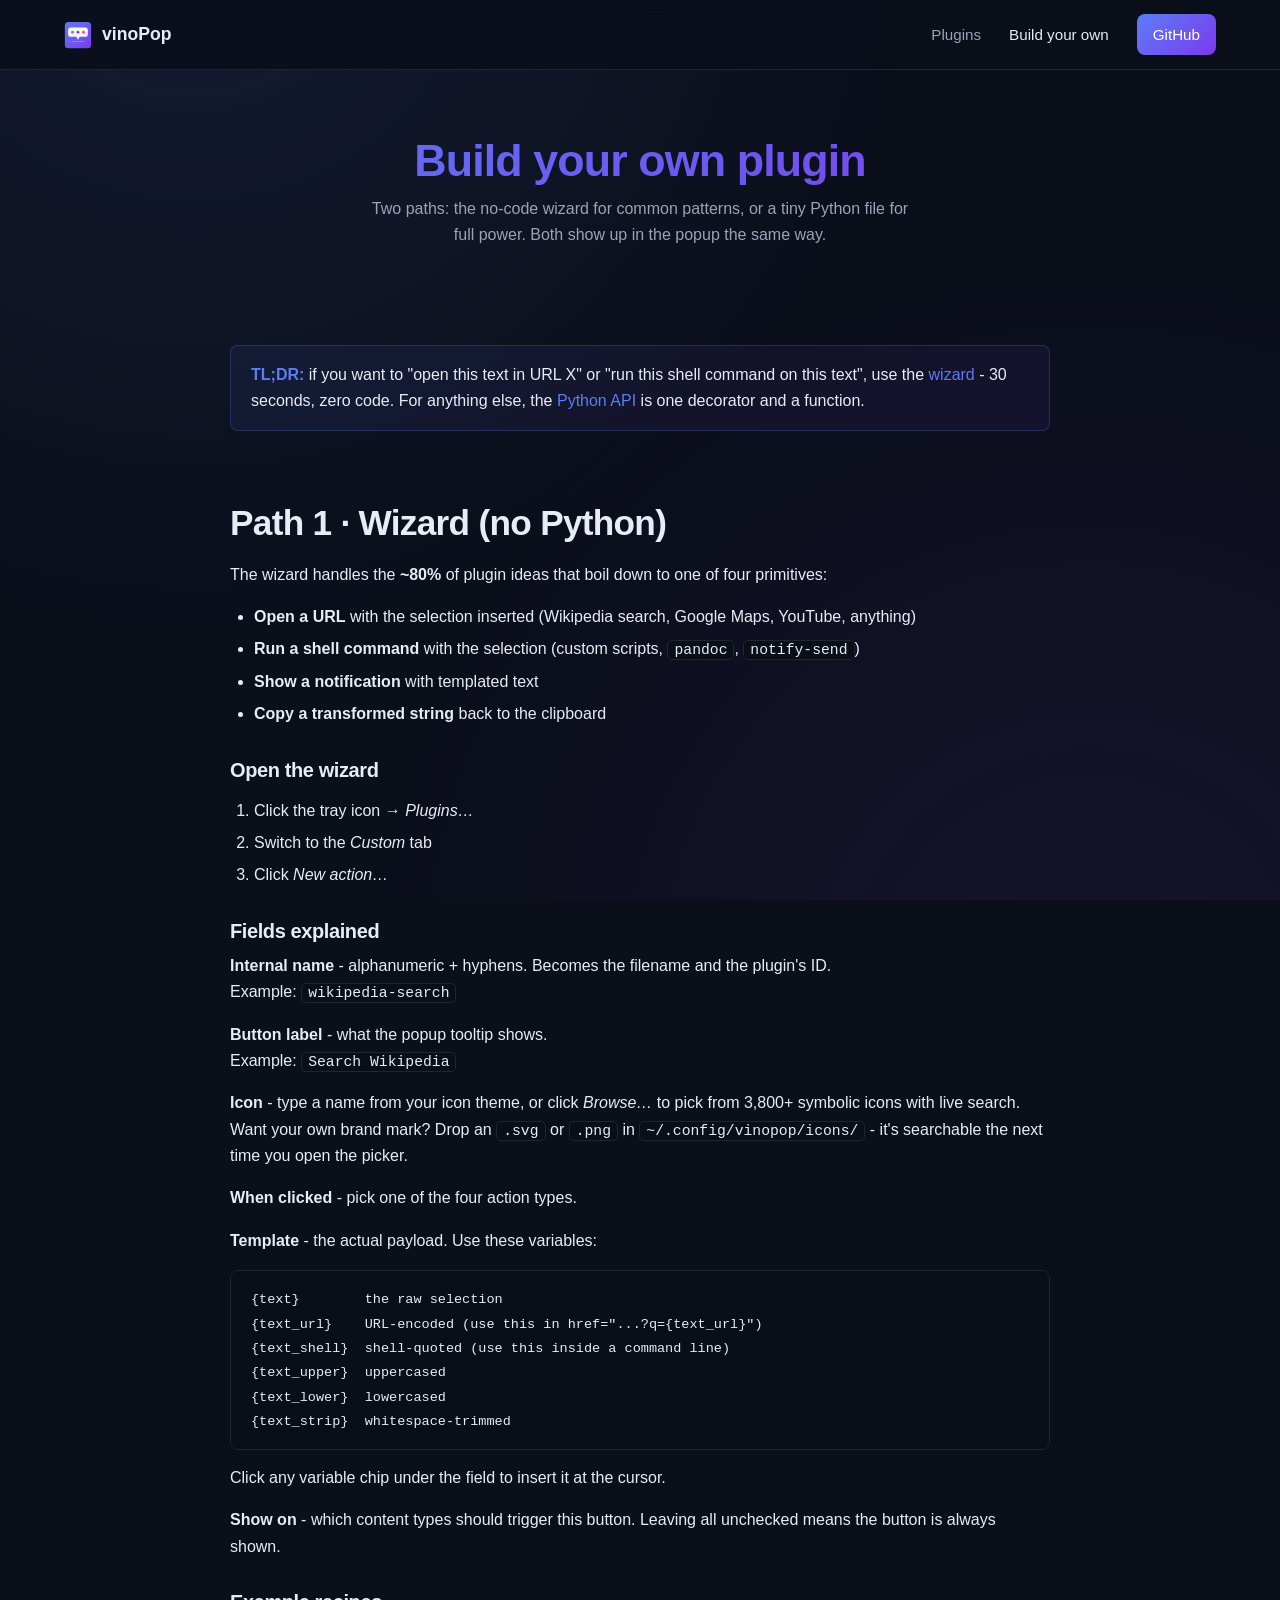
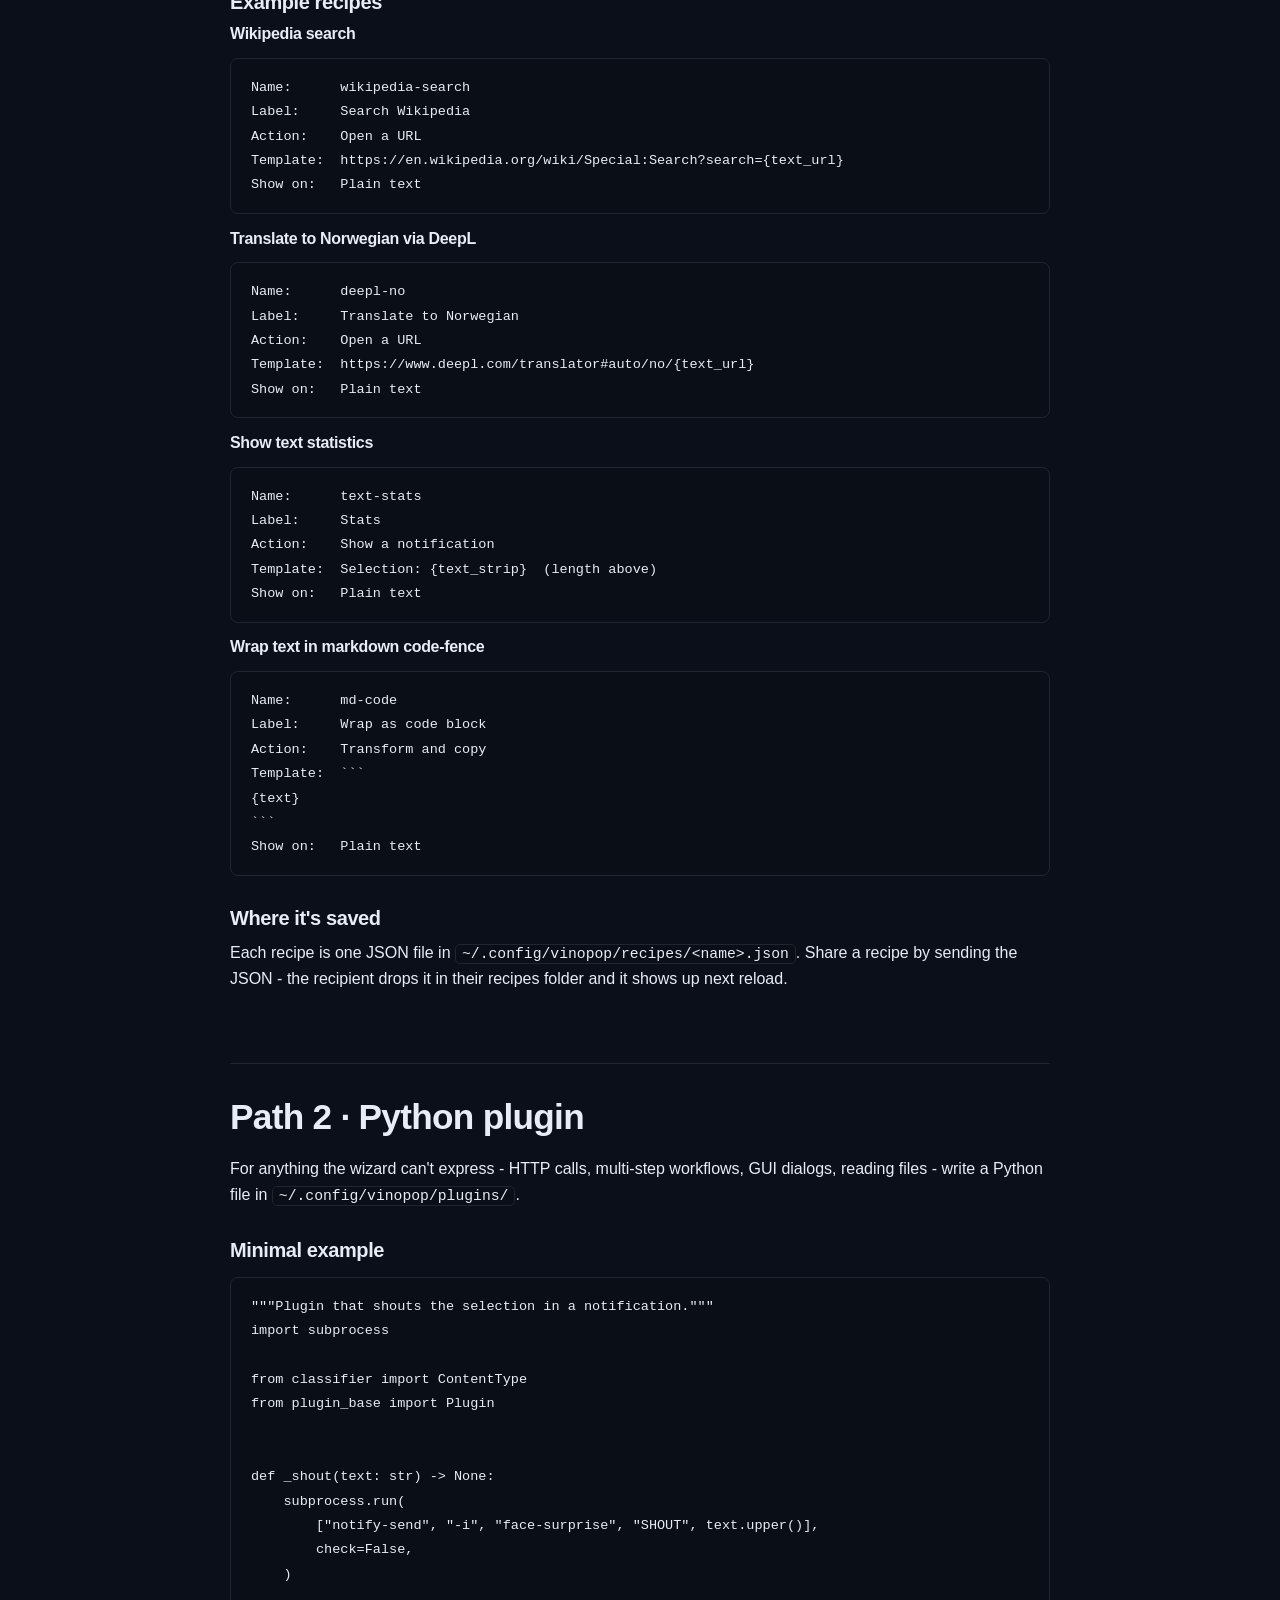
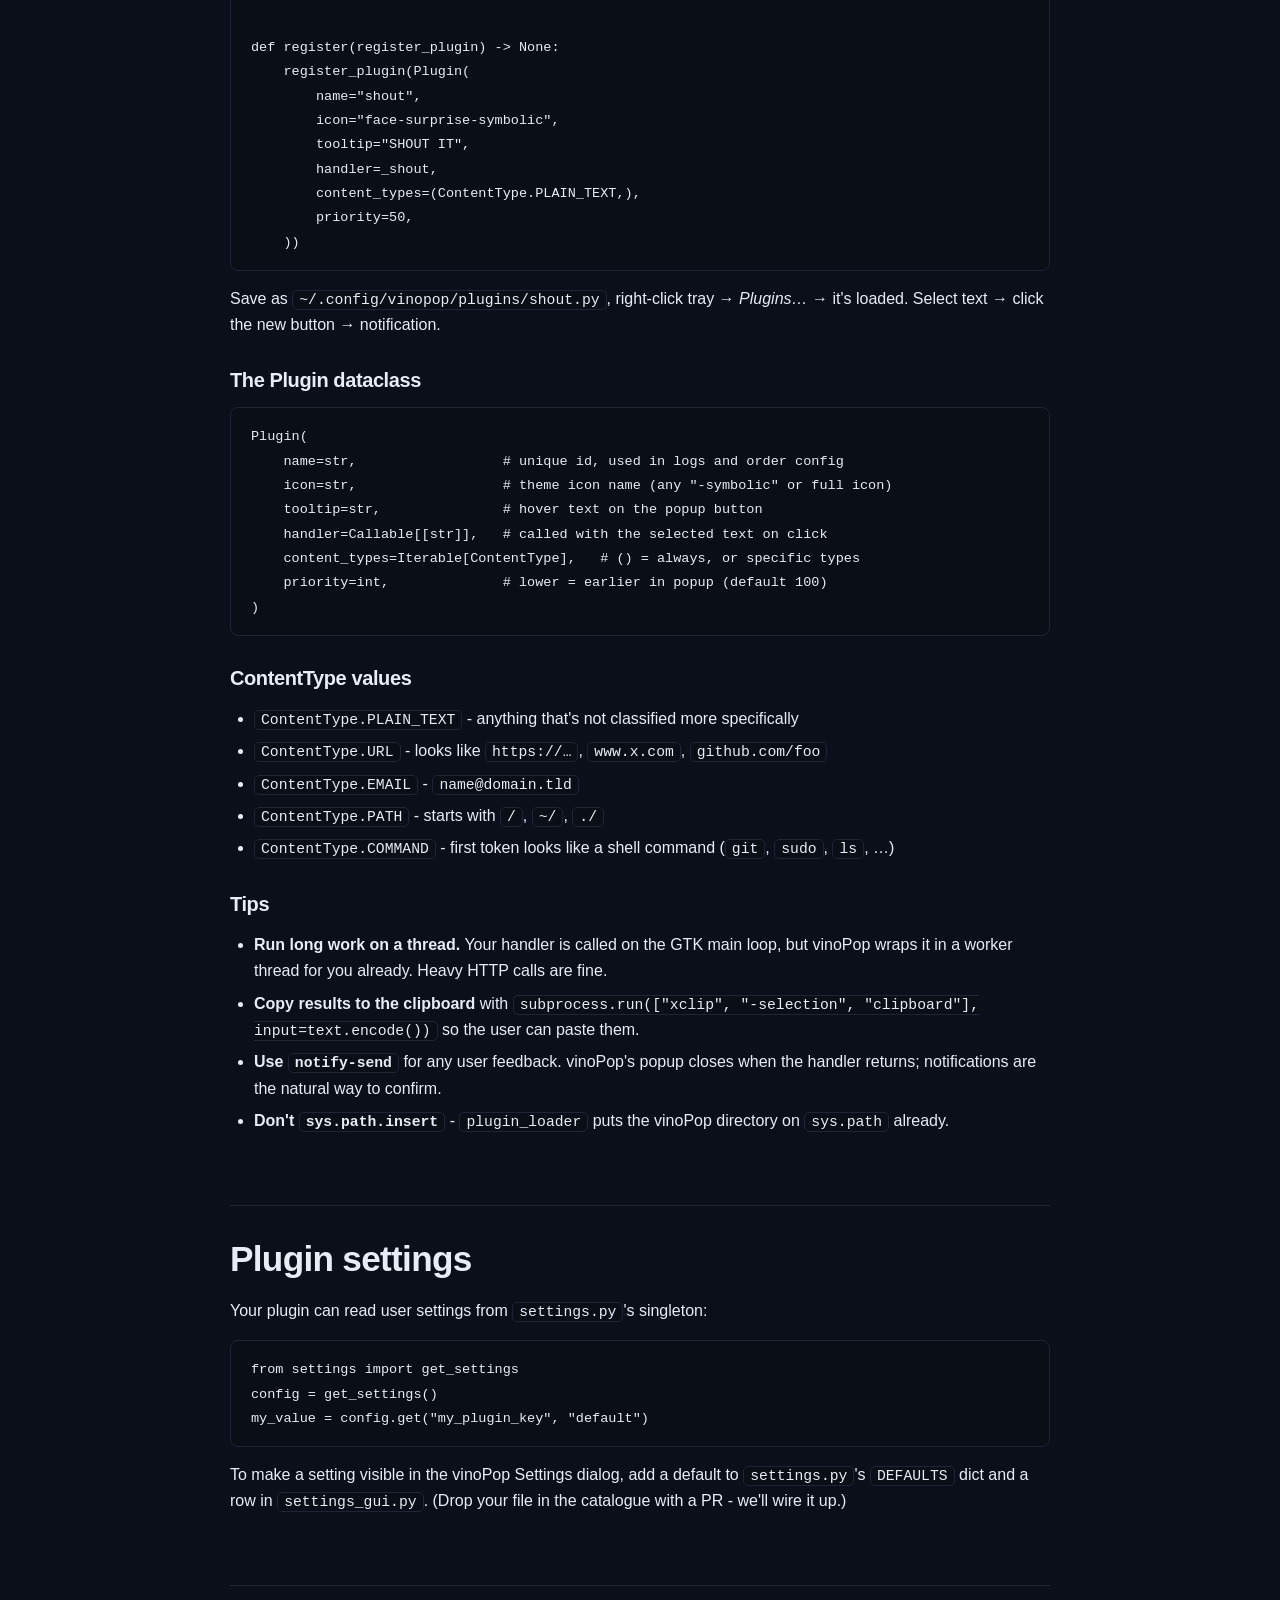
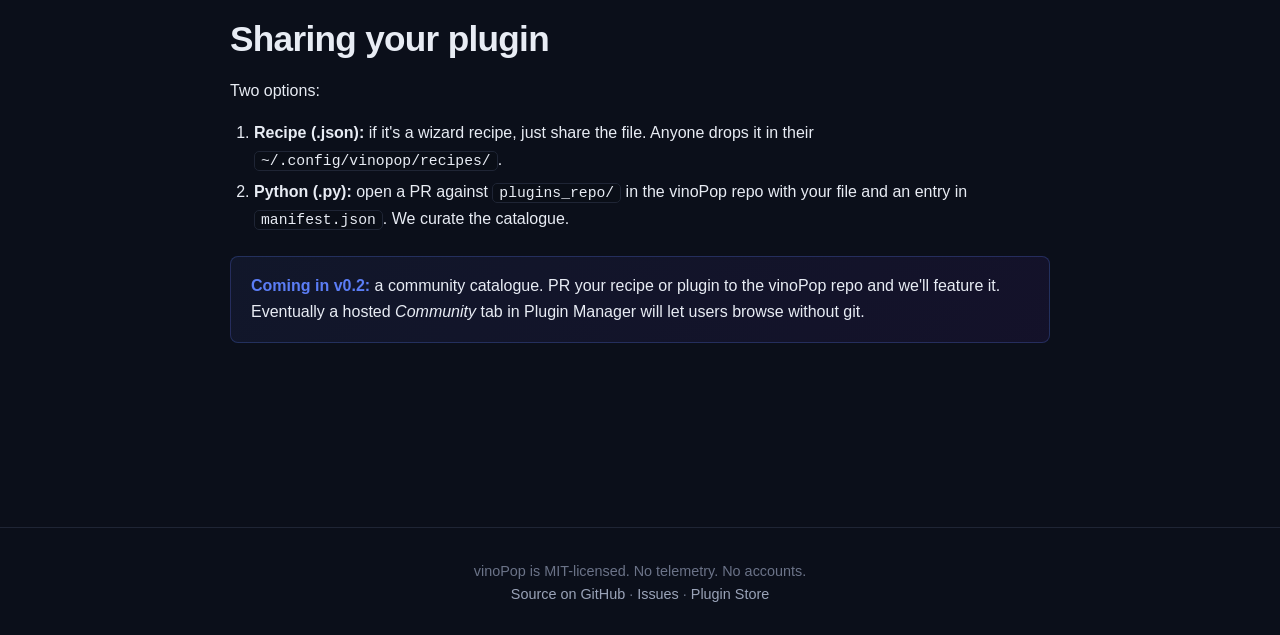
==== docs/develop.html @ e6a14f62 "refactor!: rename LinuxPop to vinoPop throughout Finish the rename across code, docs, icons and inst" ====
<!DOCTYPE html>
<html lang="en">
<head>
  <meta charset="UTF-8">
  <meta name="viewport" content="width=device-width, initial-scale=1">
  <title>Build your own plugin - vinoPop</title>
  <meta name="description" content="Two ways to extend vinoPop: a no-code wizard for URL/command/notify actions, or a 20-line Python plugin for anything more. Full API reference inside.">
  <link rel="icon" href="assets/icons/vinopop.svg" type="image/svg+xml">
  <link rel="stylesheet" href="assets/style.css">
</head>
<body>

<nav class="nav">
  <div class="nav-inner">
    <a class="brand" href="index.html">
      <img src="assets/icons/vinopop.svg" alt="vinoPop">
      vinoPop
    </a>
    <div class="nav-links">
      <a href="plugins.html">Plugins</a>
      <a class="active" href="develop.html">Build your own</a>
      <a class="nav-cta" href="https://github.com/karanshukla/vinoPop">GitHub</a>
    </div>
  </div>
</nav>

<header class="store-header">
  <div class="container">
    <h1>Build your own plugin</h1>
    <p>Two paths: the no-code wizard for common patterns, or a tiny Python file for full power. Both show up in the popup the same way.</p>
  </div>
</header>

<div class="container container-narrow doc">

  <div class="callout">
    <strong>TL;DR:</strong> if you want to "open this text in URL X" or "run this shell command on this text",
    use the <a href="#wizard">wizard</a> - 30 seconds, zero code. For anything else,
    the <a href="#python">Python API</a> is one decorator and a function.
  </div>

  <h2 id="wizard">Path 1 · Wizard (no Python)</h2>

  <p>The wizard handles the <strong>~80%</strong> of plugin ideas that boil down to one of four primitives:</p>

  <ul>
    <li><strong>Open a URL</strong> with the selection inserted (Wikipedia search, Google Maps, YouTube, anything)</li>
    <li><strong>Run a shell command</strong> with the selection (custom scripts, <code>pandoc</code>, <code>notify-send</code>)</li>
    <li><strong>Show a notification</strong> with templated text</li>
    <li><strong>Copy a transformed string</strong> back to the clipboard</li>
  </ul>

  <h3>Open the wizard</h3>
  <ol>
    <li>Click the tray icon → <em>Plugins…</em></li>
    <li>Switch to the <em>Custom</em> tab</li>
    <li>Click <em>New action…</em></li>
  </ol>

  <h3>Fields explained</h3>

  <p><strong>Internal name</strong> - alphanumeric + hyphens. Becomes the filename and the plugin's ID.<br>
  Example: <code>wikipedia-search</code></p>

  <p><strong>Button label</strong> - what the popup tooltip shows.<br>
  Example: <code>Search Wikipedia</code></p>

  <p><strong>Icon</strong> - type a name from your icon theme, or click <em>Browse…</em> to pick from
  3,800+ symbolic icons with live search. Want your own brand mark? Drop an
  <code>.svg</code> or <code>.png</code> in <code>~/.config/vinopop/icons/</code> - it's searchable
  the next time you open the picker.</p>

  <p><strong>When clicked</strong> - pick one of the four action types.</p>

  <p><strong>Template</strong> - the actual payload. Use these variables:</p>

  <pre><code>{text}        the raw selection
{text_url}    URL-encoded (use this in href="...?q={text_url}")
{text_shell}  shell-quoted (use this inside a command line)
{text_upper}  uppercased
{text_lower}  lowercased
{text_strip}  whitespace-trimmed</code></pre>

  <p>Click any variable chip under the field to insert it at the cursor.</p>

  <p><strong>Show on</strong> - which content types should trigger this button. Leaving all unchecked
  means the button is always shown.</p>

  <h3>Example recipes</h3>

  <h4>Wikipedia search</h4>
  <pre><code>Name:      wikipedia-search
Label:     Search Wikipedia
Action:    Open a URL
Template:  https://en.wikipedia.org/wiki/Special:Search?search={text_url}
Show on:   Plain text</code></pre>

  <h4>Translate to Norwegian via DeepL</h4>
  <pre><code>Name:      deepl-no
Label:     Translate to Norwegian
Action:    Open a URL
Template:  https://www.deepl.com/translator#auto/no/{text_url}
Show on:   Plain text</code></pre>

  <h4>Show text statistics</h4>
  <pre><code>Name:      text-stats
Label:     Stats
Action:    Show a notification
Template:  Selection: {text_strip}  (length above)
Show on:   Plain text</code></pre>

  <h4>Wrap text in markdown code-fence</h4>
  <pre><code>Name:      md-code
Label:     Wrap as code block
Action:    Transform and copy
Template:  ```
{text}
```
Show on:   Plain text</code></pre>

  <h3>Where it's saved</h3>
  <p>Each recipe is one JSON file in <code>~/.config/vinopop/recipes/&lt;name&gt;.json</code>.
  Share a recipe by sending the JSON - the recipient drops it in their recipes folder
  and it shows up next reload.</p>

  <h2 id="python">Path 2 · Python plugin</h2>

  <p>For anything the wizard can't express - HTTP calls, multi-step workflows, GUI dialogs,
  reading files - write a Python file in <code>~/.config/vinopop/plugins/</code>.</p>

  <h3>Minimal example</h3>

  <pre><code>"""Plugin that shouts the selection in a notification."""
import subprocess

from classifier import ContentType
from plugin_base import Plugin


def _shout(text: str) -&gt; None:
    subprocess.run(
        ["notify-send", "-i", "face-surprise", "SHOUT", text.upper()],
        check=False,
    )


def register(register_plugin) -&gt; None:
    register_plugin(Plugin(
        name="shout",
        icon="face-surprise-symbolic",
        tooltip="SHOUT IT",
        handler=_shout,
        content_types=(ContentType.PLAIN_TEXT,),
        priority=50,
    ))</code></pre>

  <p>Save as <code>~/.config/vinopop/plugins/shout.py</code>, right-click tray → <em>Plugins…</em>
  → it's loaded. Select text → click the new button → notification.</p>

  <h3>The Plugin dataclass</h3>

  <pre><code>Plugin(
    name=str,                  # unique id, used in logs and order config
    icon=str,                  # theme icon name (any "-symbolic" or full icon)
    tooltip=str,               # hover text on the popup button
    handler=Callable[[str]],   # called with the selected text on click
    content_types=Iterable[ContentType],   # () = always, or specific types
    priority=int,              # lower = earlier in popup (default 100)
)</code></pre>

  <h3>ContentType values</h3>
  <ul>
    <li><code>ContentType.PLAIN_TEXT</code> - anything that's not classified more specifically</li>
    <li><code>ContentType.URL</code> - looks like <code>https://…</code>, <code>www.x.com</code>, <code>github.com/foo</code></li>
    <li><code>ContentType.EMAIL</code> - <code>name@domain.tld</code></li>
    <li><code>ContentType.PATH</code> - starts with <code>/</code>, <code>~/</code>, <code>./</code></li>
    <li><code>ContentType.COMMAND</code> - first token looks like a shell command (<code>git</code>, <code>sudo</code>, <code>ls</code>, …)</li>
  </ul>

  <h3>Tips</h3>
  <ul>
    <li><strong>Run long work on a thread.</strong> Your handler is called on the GTK main loop, but
        vinoPop wraps it in a worker thread for you already. Heavy HTTP calls are fine.</li>
    <li><strong>Copy results to the clipboard</strong> with
        <code>subprocess.run(["xclip", "-selection", "clipboard"], input=text.encode())</code>
        so the user can paste them.</li>
    <li><strong>Use <code>notify-send</code></strong> for any user feedback. vinoPop's popup closes
        when the handler returns; notifications are the natural way to confirm.</li>
    <li><strong>Don't <code>sys.path.insert</code></strong> - <code>plugin_loader</code> puts the vinoPop
        directory on <code>sys.path</code> already.</li>
  </ul>

  <h2 id="settings">Plugin settings</h2>

  <p>Your plugin can read user settings from <code>settings.py</code>'s singleton:</p>

  <pre><code>from settings import get_settings
config = get_settings()
my_value = config.get("my_plugin_key", "default")</code></pre>

  <p>To make a setting visible in the vinoPop Settings dialog, add a default to
  <code>settings.py</code>'s <code>DEFAULTS</code> dict and a row in <code>settings_gui.py</code>.
  (Drop your file in the catalogue with a PR - we'll wire it up.)</p>

  <h2 id="share">Sharing your plugin</h2>

  <p>Two options:</p>

  <ol>
    <li><strong>Recipe (.json):</strong> if it's a wizard recipe, just share the file.
        Anyone drops it in their <code>~/.config/vinopop/recipes/</code>.</li>
    <li><strong>Python (.py):</strong> open a PR against <code>plugins_repo/</code> in the vinoPop
        repo with your file and an entry in <code>manifest.json</code>. We curate the catalogue.</li>
  </ol>

  <div class="callout">
    <strong>Coming in v0.2:</strong> a community catalogue. PR your recipe or plugin to the
    vinoPop repo and we'll feature it. Eventually a hosted <em>Community</em> tab in
    Plugin Manager will let users browse without git.
  </div>

</div>

<footer>
  <div class="container">
    vinoPop is MIT-licensed. No telemetry. No accounts. <br>
    <a href="https://github.com/karanshukla/vinoPop">Source on GitHub</a> ·
    <a href="https://github.com/karanshukla/vinoPop/issues">Issues</a> ·
    <a href="plugins.html">Plugin Store</a>
  </div>
</footer>

</body>
</html>
---- docs/assets/style.css ----
/* vinoPop - site styles
   Dark base that matches the app's popup theme and icon gradient. */

:root {
  --bg: #0b0f1a;
  --surface: #131826;
  --surface-2: #1a2030;
  --border: #1f2535;
  --border-strong: #2a3346;
  --text: #e8ecf4;
  --text-dim: #9aa3b8;
  --text-faint: #6b7388;
  --accent-1: #5B7DF5;
  --accent-2: #7C3AED;
  --accent-3: #EC4899;
  --gradient: linear-gradient(135deg, var(--accent-1) 0%, var(--accent-2) 100%);
  --gradient-hot: linear-gradient(135deg, var(--accent-2) 0%, var(--accent-3) 100%);
  --code: #0a0e17;
  --radius: 14px;
  --radius-sm: 8px;
  --shadow: 0 4px 24px rgba(0, 0, 0, 0.4);
  --shadow-glow: 0 8px 40px rgba(91, 125, 245, 0.25);
}

* { box-sizing: border-box; }
html, body { margin: 0; padding: 0; }

body {
  background: var(--bg);
  color: var(--text);
  font-family: -apple-system, BlinkMacSystemFont, "Segoe UI", Roboto, Helvetica, Arial, sans-serif;
  font-size: 16px;
  line-height: 1.65;
  -webkit-font-smoothing: antialiased;
  -moz-osx-font-smoothing: grayscale;
}

/* subtle radial backdrop */
body::before {
  content: "";
  position: fixed;
  inset: 0;
  background:
    radial-gradient(circle at 15% -10%, rgba(91, 125, 245, 0.12), transparent 50%),
    radial-gradient(circle at 85% 110%, rgba(124, 58, 237, 0.10), transparent 50%);
  pointer-events: none;
  z-index: -1;
}

/* --- typography --- */
h1, h2, h3, h4 {
  margin: 0 0 0.5em;
  line-height: 1.2;
  font-weight: 700;
  letter-spacing: -0.02em;
}
h1 { font-size: clamp(2.4rem, 6vw, 3.6rem); }
h2 { font-size: clamp(1.6rem, 3vw, 2.2rem); margin-top: 2em; }
h3 { font-size: 1.25rem; margin-top: 1.5em; }
p  { margin: 0 0 1em; color: var(--text); }
small { color: var(--text-dim); }
a { color: var(--accent-1); text-decoration: none; transition: color .15s; }
a:hover { color: var(--accent-3); }

code, pre, kbd, tt {
  font-family: "JetBrains Mono", ui-monospace, Menlo, Consolas, monospace;
  font-size: 0.92em;
}
code {
  background: var(--code);
  border: 1px solid var(--border);
  padding: 1px 6px;
  border-radius: 5px;
}
pre {
  background: var(--code);
  border: 1px solid var(--border);
  border-radius: var(--radius-sm);
  padding: 16px 20px;
  overflow-x: auto;
  margin: 1em 0;
}
pre code {
  background: none;
  border: none;
  padding: 0;
  color: var(--text);
}
kbd {
  background: var(--surface-2);
  border: 1px solid var(--border-strong);
  border-bottom-width: 2px;
  padding: 1px 6px;
  border-radius: 5px;
  font-size: 0.85em;
}

/* --- layout --- */
.container {
  max-width: 1200px;
  margin: 0 auto;
  padding: 0 24px;
}
.container-narrow {
  max-width: 820px;
  margin: 0 auto;
  padding: 0 24px;
}

/* --- nav --- */
.nav {
  position: sticky;
  top: 0;
  z-index: 50;
  background: rgba(11, 15, 26, 0.85);
  backdrop-filter: blur(12px);
  -webkit-backdrop-filter: blur(12px);
  border-bottom: 1px solid var(--border);
}
.nav-inner {
  display: flex;
  align-items: center;
  justify-content: space-between;
  padding: 14px 24px;
  max-width: 1200px;
  margin: 0 auto;
}
.brand {
  display: flex;
  align-items: center;
  gap: 10px;
  font-weight: 700;
  font-size: 1.1rem;
  color: var(--text);
}
.brand img { width: 28px; height: 28px; }
.nav-links {
  display: flex;
  gap: 28px;
  align-items: center;
}
.nav-links a {
  color: var(--text-dim);
  font-size: 0.95rem;
  font-weight: 500;
}
.nav-links a:hover { color: var(--text); }
.nav-links a.active { color: var(--text); }
.nav-cta {
  background: var(--gradient);
  color: white !important;
  padding: 8px 16px;
  border-radius: var(--radius-sm);
  font-weight: 600;
  font-size: 0.9rem;
}
.nav-cta:hover { opacity: 0.92; }

/* --- hero --- */
.hero {
  padding: 80px 24px 100px;
  text-align: center;
}
.hero img.hero-logo {
  width: 88px;
  height: 88px;
  margin-bottom: 24px;
  filter: drop-shadow(0 6px 30px rgba(124, 58, 237, 0.45));
}
.hero h1 {
  background: var(--gradient);
  -webkit-background-clip: text;
  background-clip: text;
  -webkit-text-fill-color: transparent;
}
.hero p.lead {
  font-size: 1.25rem;
  color: var(--text-dim);
  max-width: 640px;
  margin: 0 auto 36px;
}
.hero-buttons {
  display: flex;
  gap: 14px;
  justify-content: center;
  flex-wrap: wrap;
}
.btn {
  display: inline-flex;
  align-items: center;
  gap: 8px;
  padding: 12px 22px;
  border-radius: var(--radius-sm);
  font-weight: 600;
  font-size: 0.98rem;
  transition: transform .15s, box-shadow .15s, background .15s, opacity .15s;
  border: none;
  cursor: pointer;
  text-decoration: none;
}
.btn-primary {
  background: var(--gradient);
  color: white;
  box-shadow: var(--shadow-glow);
}
.btn-primary:hover {
  color: white;
  transform: translateY(-1px);
  box-shadow: 0 10px 50px rgba(91, 125, 245, 0.4);
}
.btn-secondary {
  background: var(--surface);
  color: var(--text);
  border: 1px solid var(--border-strong);
}
.btn-secondary:hover {
  color: var(--text);
  background: var(--surface-2);
  transform: translateY(-1px);
}

/* --- sections --- */
section { padding: 64px 0; }
section.tight { padding: 32px 0; }

.section-title {
  text-align: center;
  margin-bottom: 12px;
}
.section-sub {
  text-align: center;
  color: var(--text-dim);
  max-width: 600px;
  margin: 0 auto 48px;
}

/* --- feature grid (home) --- */
.feature-grid {
  display: grid;
  grid-template-columns: repeat(auto-fit, minmax(280px, 1fr));
  gap: 20px;
}
.feature {
  padding: 28px;
  background: var(--surface);
  border: 1px solid var(--border);
  border-radius: var(--radius);
  transition: transform .2s, border-color .2s;
}
.feature:hover {
  transform: translateY(-2px);
  border-color: var(--border-strong);
}
.feature-icon {
  width: 36px;
  height: 36px;
  border-radius: 9px;
  background: var(--gradient);
  display: inline-flex;
  align-items: center;
  justify-content: center;
  margin-bottom: 14px;
  color: white;
  font-size: 18px;
}
.feature h3 { margin-top: 0; font-size: 1.1rem; }
.feature p { color: var(--text-dim); margin: 0; font-size: 0.94rem; }

/* --- plugin store --- */
.store-header {
  padding: 64px 0 24px;
  text-align: center;
}
.store-header h1 {
  font-size: clamp(2rem, 5vw, 2.8rem);
  background: var(--gradient);
  -webkit-background-clip: text;
  background-clip: text;
  -webkit-text-fill-color: transparent;
  margin-bottom: 8px;
}
.store-header p {
  color: var(--text-dim);
  max-width: 560px;
  margin: 0 auto;
}

.store-controls {
  display: flex;
  gap: 12px;
  flex-wrap: wrap;
  padding: 24px 0 40px;
  align-items: center;
}
.search-box {
  flex: 1;
  min-width: 240px;
  position: relative;
}
.search-box input {
  width: 100%;
  background: var(--surface);
  border: 1px solid var(--border);
  border-radius: var(--radius-sm);
  padding: 12px 16px 12px 42px;
  color: var(--text);
  font-size: 1rem;
  outline: none;
  transition: border-color .2s, box-shadow .2s;
}
.search-box input:focus {
  border-color: var(--accent-1);
  box-shadow: 0 0 0 3px rgba(91, 125, 245, 0.2);
}
.search-box::before {
  content: "🔍";
  position: absolute;
  left: 14px;
  top: 50%;
  transform: translateY(-50%);
  opacity: 0.5;
  font-size: 14px;
}
.filter-pills {
  display: flex;
  gap: 8px;
  flex-wrap: wrap;
}
.pill {
  background: var(--surface);
  border: 1px solid var(--border);
  color: var(--text-dim);
  padding: 8px 14px;
  border-radius: 999px;
  font-size: 0.88rem;
  font-weight: 500;
  cursor: pointer;
  transition: all .15s;
}
.pill:hover { color: var(--text); border-color: var(--border-strong); }
.pill.active {
  background: var(--gradient);
  border-color: transparent;
  color: white;
}

/* plugin grid */
.plugin-grid {
  display: grid;
  grid-template-columns: repeat(auto-fill, minmax(320px, 1fr));
  gap: 18px;
  padding-bottom: 80px;
}
.plugin-card {
  background: var(--surface);
  border: 1px solid var(--border);
  border-radius: var(--radius);
  padding: 22px;
  display: flex;
  flex-direction: column;
  gap: 14px;
  transition: transform .2s, border-color .2s, box-shadow .2s;
  position: relative;
  overflow: hidden;
}
.plugin-card::before {
  content: "";
  position: absolute;
  top: 0; left: 0; right: 0;
  height: 2px;
  background: var(--gradient);
  opacity: 0;
  transition: opacity .2s;
}
.plugin-card:hover {
  transform: translateY(-3px);
  border-color: var(--border-strong);
  box-shadow: 0 12px 40px rgba(0, 0, 0, 0.3);
}
.plugin-card:hover::before { opacity: 1; }
.plugin-head {
  display: flex;
  align-items: center;
  gap: 12px;
}
.plugin-icon {
  width: 44px;
  height: 44px;
  border-radius: 10px;
  background: var(--surface-2);
  border: 1px solid var(--border);
  display: inline-flex;
  align-items: center;
  justify-content: center;
  flex-shrink: 0;
}
.plugin-icon img {
  width: 24px;
  height: 24px;
  filter: invert(0.9);  /* tint our dark monochrome icons toward white */
}
.plugin-icon.colored img { filter: none; width: 32px; height: 32px; }
.plugin-icon.brand-claude    { background: #D97757; border-color: transparent; }
.plugin-icon.brand-chatgpt   { background: #10A37F; border-color: transparent; }
.plugin-icon.brand-gemini    { background: linear-gradient(135deg, #4285F4, #9168C0); border-color: transparent; }
.plugin-icon.brand-claude img,
.plugin-icon.brand-chatgpt img,
.plugin-icon.brand-gemini img { filter: none; }

.plugin-title {
  font-weight: 700;
  font-size: 1.05rem;
}
.plugin-tags {
  display: flex;
  gap: 6px;
  margin-top: 2px;
}
.tag {
  font-size: 0.72rem;
  background: var(--surface-2);
  color: var(--text-faint);
  border: 1px solid var(--border);
  padding: 2px 8px;
  border-radius: 4px;
  text-transform: uppercase;
  letter-spacing: 0.04em;
  font-weight: 600;
}
.plugin-desc {
  color: var(--text-dim);
  font-size: 0.93rem;
  margin: 0;
  flex: 1;
}
.plugin-footer {
  display: flex;
  align-items: center;
  justify-content: space-between;
  font-size: 0.85rem;
  color: var(--text-faint);
  padding-top: 8px;
  border-top: 1px solid var(--border);
}
.plugin-footer kbd { font-size: 0.78rem; }
.plugin-bundled {
  font-size: 0.7rem;
  color: var(--accent-1);
  font-weight: 700;
  text-transform: uppercase;
  letter-spacing: 0.05em;
}

.empty-state {
  text-align: center;
  padding: 60px 20px;
  color: var(--text-dim);
}

/* --- doc pages --- */
.doc {
  padding: 48px 0 80px;
}
.doc h2 { border-top: 1px solid var(--border); padding-top: 32px; }
.doc h2:first-of-type { border-top: none; padding-top: 0; }
.doc ul, .doc ol { padding-left: 24px; }
.doc li { margin-bottom: 6px; }

.toc {
  position: sticky;
  top: 80px;
  background: var(--surface);
  border: 1px solid var(--border);
  border-radius: var(--radius);
  padding: 20px;
  font-size: 0.92rem;
}
.toc h4 { margin-top: 0; font-size: 0.78rem; text-transform: uppercase; letter-spacing: 0.06em; color: var(--text-faint); }
.toc ul { list-style: none; padding: 0; margin: 0; }
.toc li { margin: 6px 0; }
.toc a { color: var(--text-dim); }
.toc a:hover { color: var(--text); }

.callout {
  background: linear-gradient(135deg, rgba(91, 125, 245, 0.08), rgba(124, 58, 237, 0.08));
  border: 1px solid rgba(91, 125, 245, 0.25);
  border-radius: var(--radius-sm);
  padding: 16px 20px;
  margin: 24px 0;
  color: var(--text);
}
.callout strong { color: var(--accent-1); }

/* --- footer --- */
footer {
  border-top: 1px solid var(--border);
  margin-top: 80px;
  padding: 32px 0;
  color: var(--text-faint);
  font-size: 0.9rem;
  text-align: center;
}
footer a { color: var(--text-dim); }

/* --- responsive tweaks --- */
@media (max-width: 720px) {
  .hero { padding: 56px 20px 64px; }
  .nav-links { gap: 16px; font-size: 0.85rem; }
  .nav-links a:not(.nav-cta) { display: none; }
  .nav-links a.nav-cta { display: inline-flex; }
}
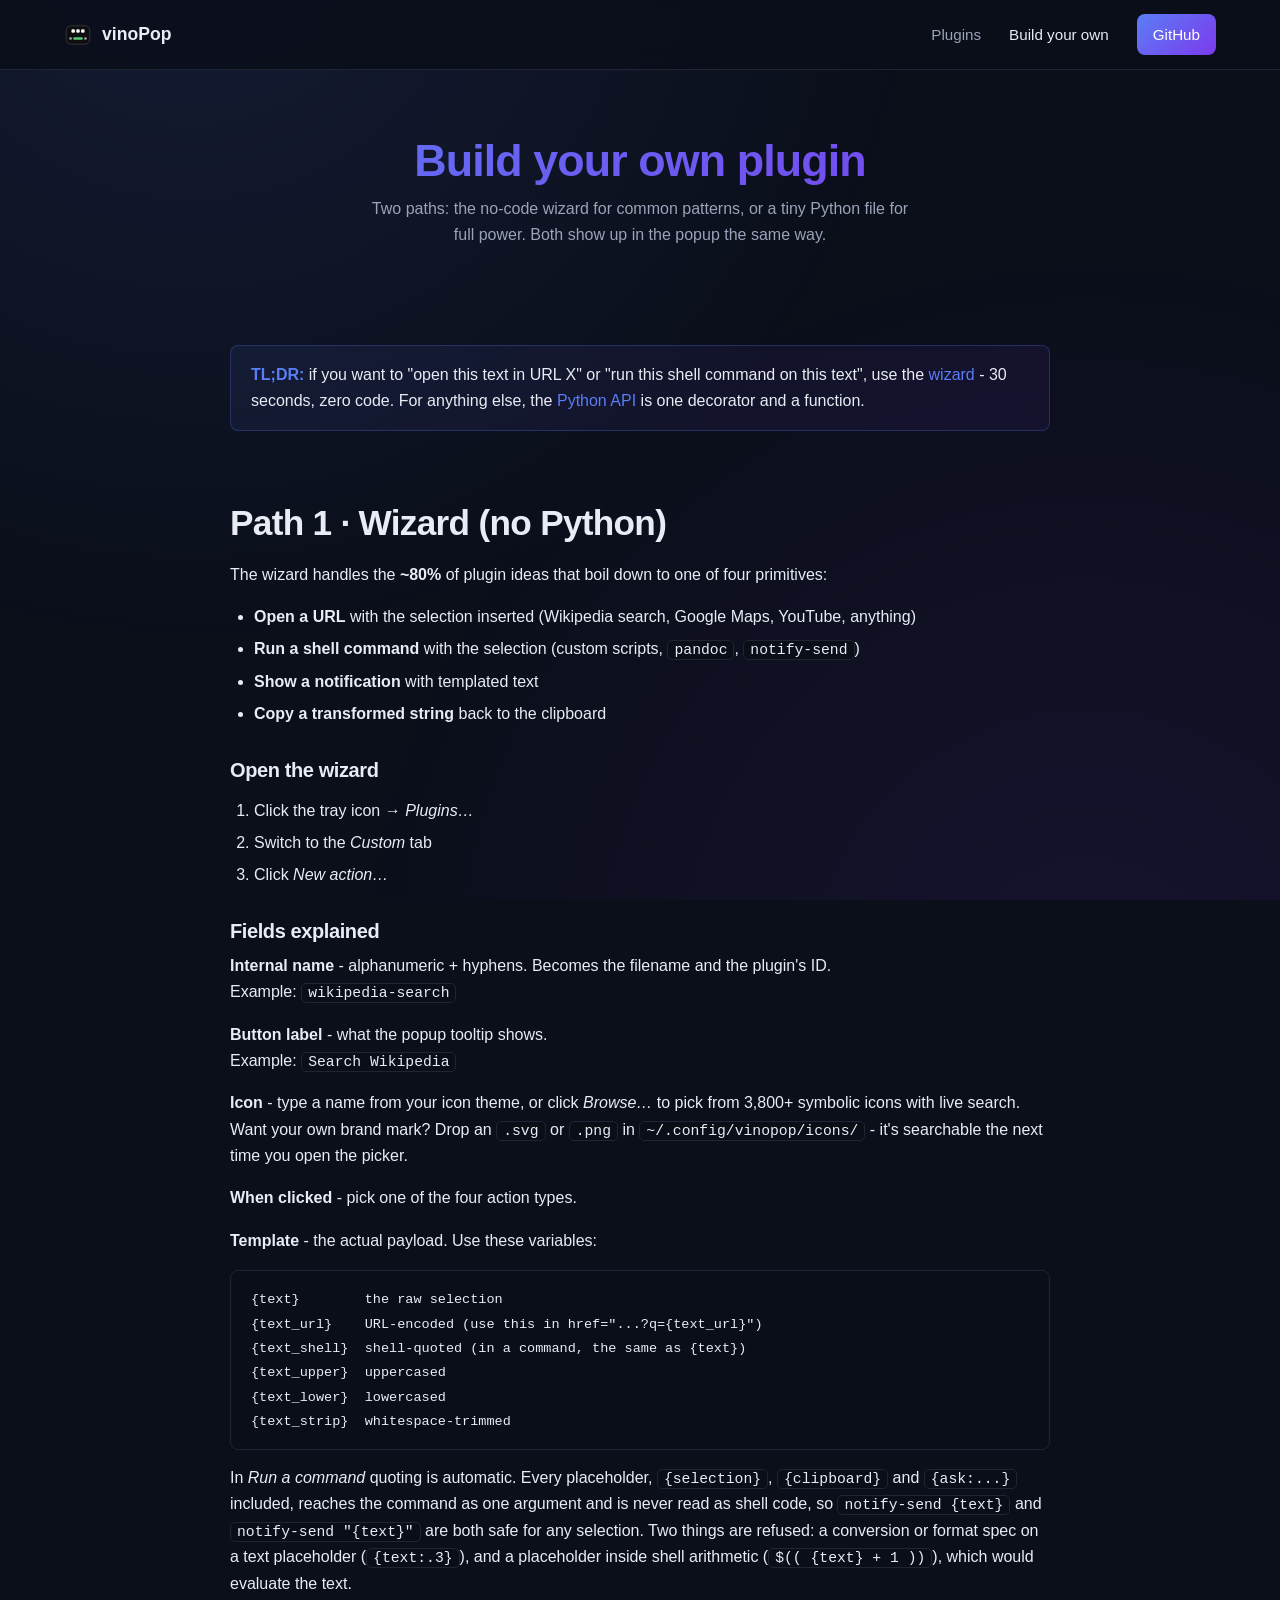
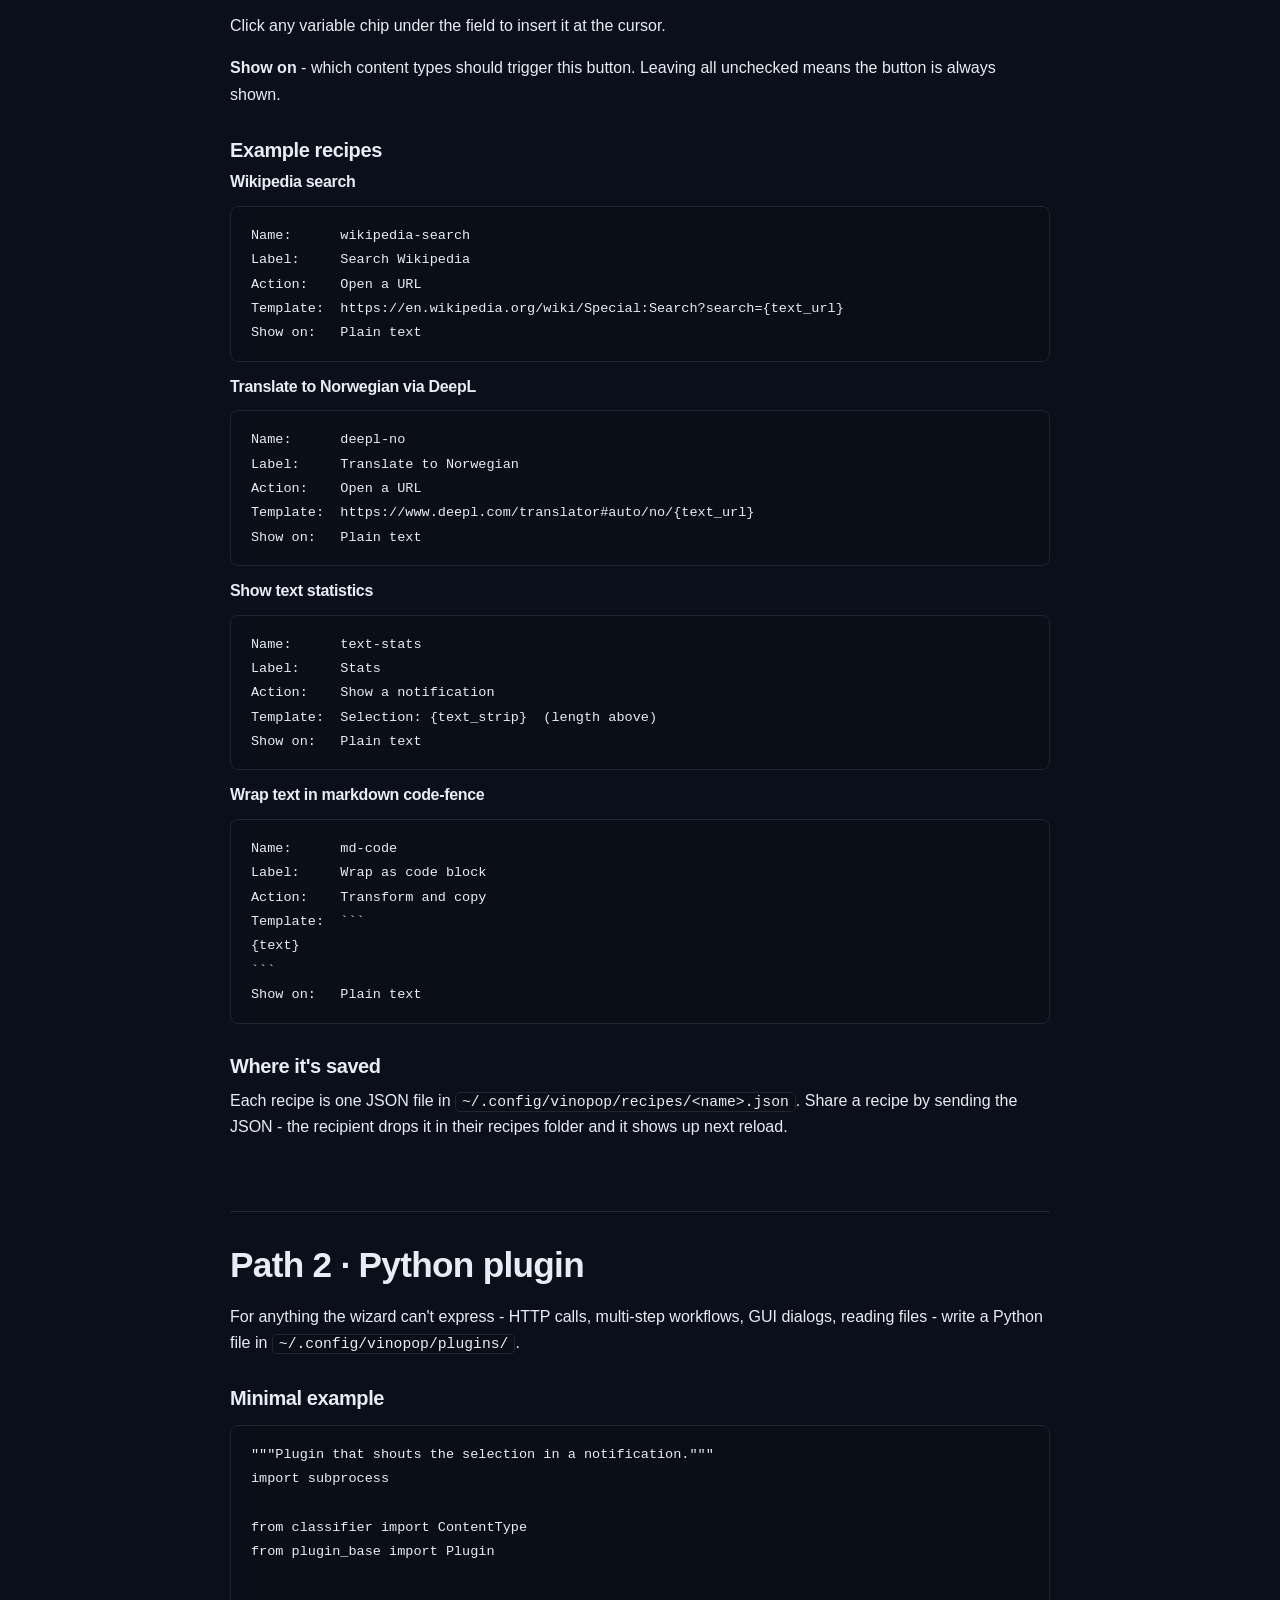
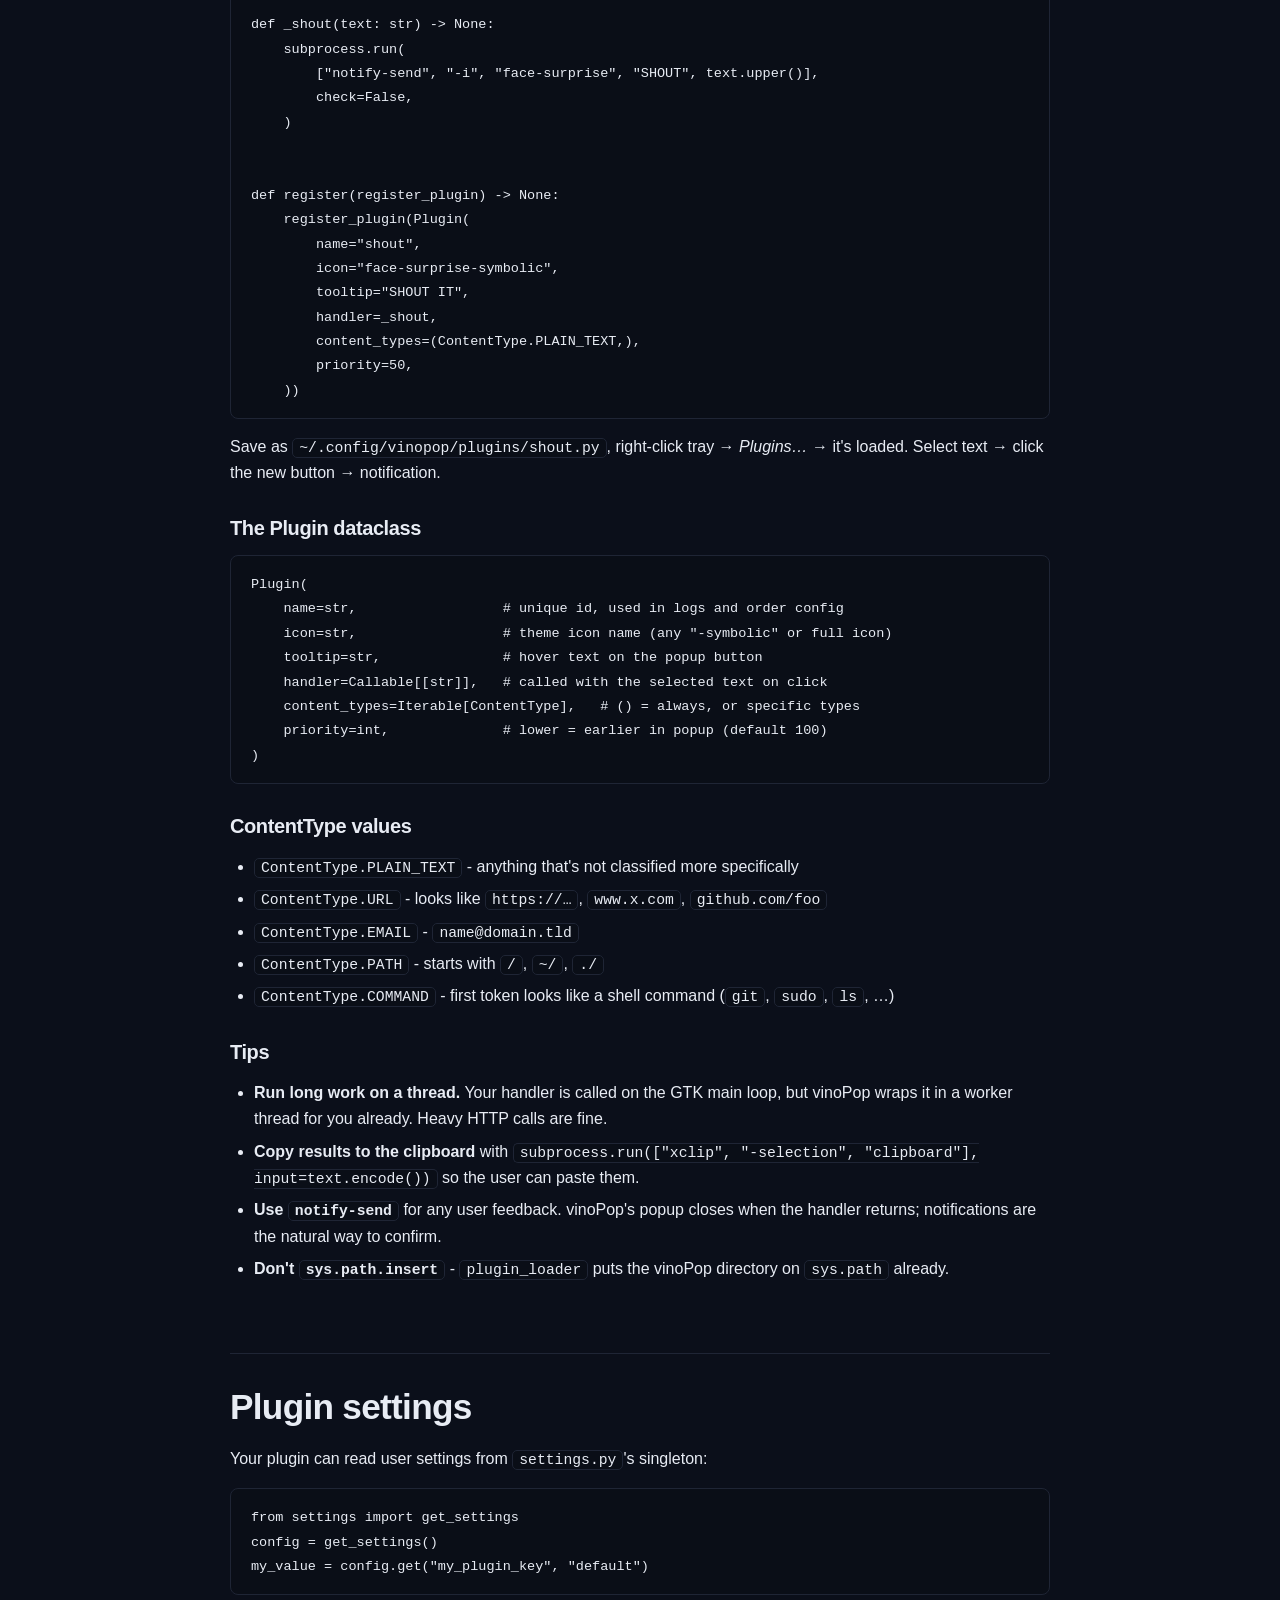
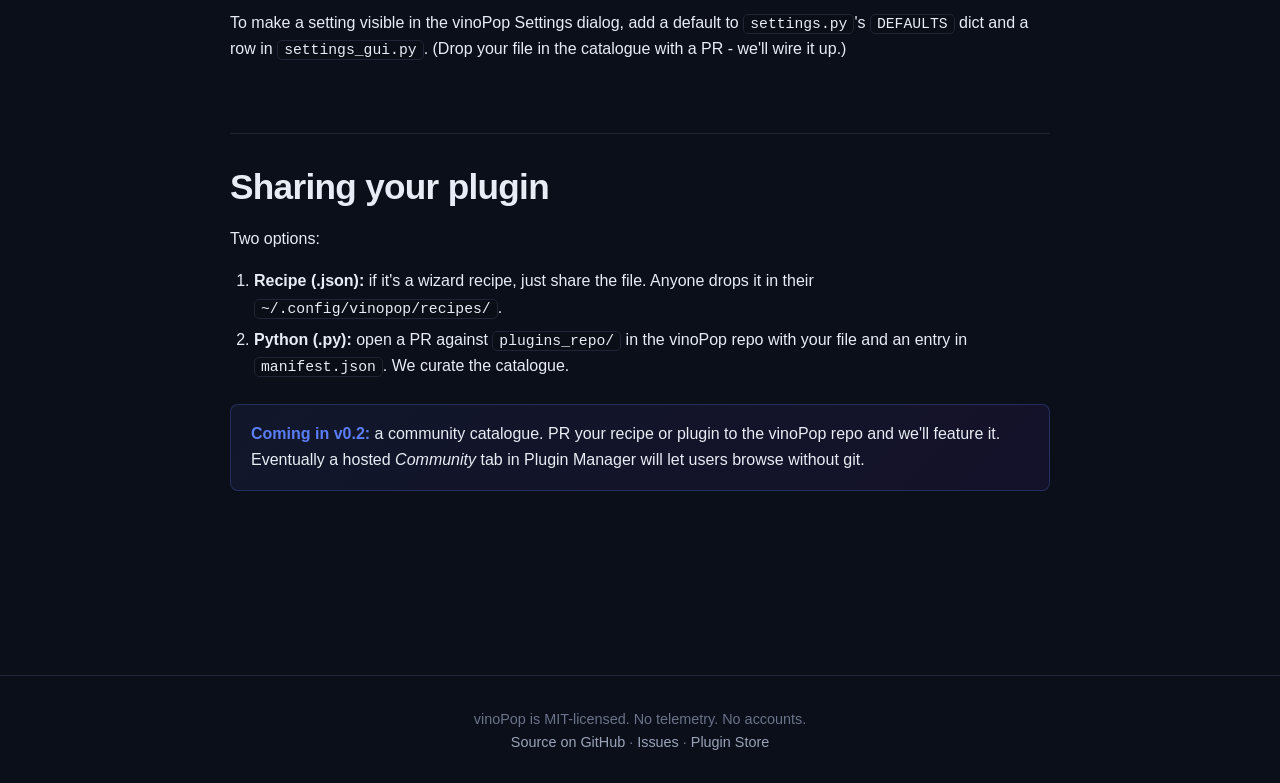
==== commit 8511c97d: "Recipes: pass selected text to run_command as arguments, not shell source The allowlist only looked " ====
--- a/docs/develop.html
+++ b/docs/develop.html
@@ -76,10 +76,17 @@
 
   <pre><code>{text}        the raw selection
 {text_url}    URL-encoded (use this in href="...?q={text_url}")
-{text_shell}  shell-quoted (use this inside a command line)
+{text_shell}  shell-quoted (in a command, the same as {text})
 {text_upper}  uppercased
 {text_lower}  lowercased
 {text_strip}  whitespace-trimmed</code></pre>
+
+  <p>In <em>Run a command</em> quoting is automatic. Every placeholder, <code>{selection}</code>,
+  <code>{clipboard}</code> and <code>{ask:...}</code> included, reaches the command as one argument
+  and is never read as shell code, so <code>notify-send {text}</code> and
+  <code>notify-send "{text}"</code> are both safe for any selection. Two things are refused:
+  a conversion or format spec on a text placeholder (<code>{text:.3}</code>), and a placeholder
+  inside shell arithmetic (<code>$(( {text} + 1 ))</code>), which would evaluate the text.</p>
 
   <p>Click any variable chip under the field to insert it at the cursor.</p>
 
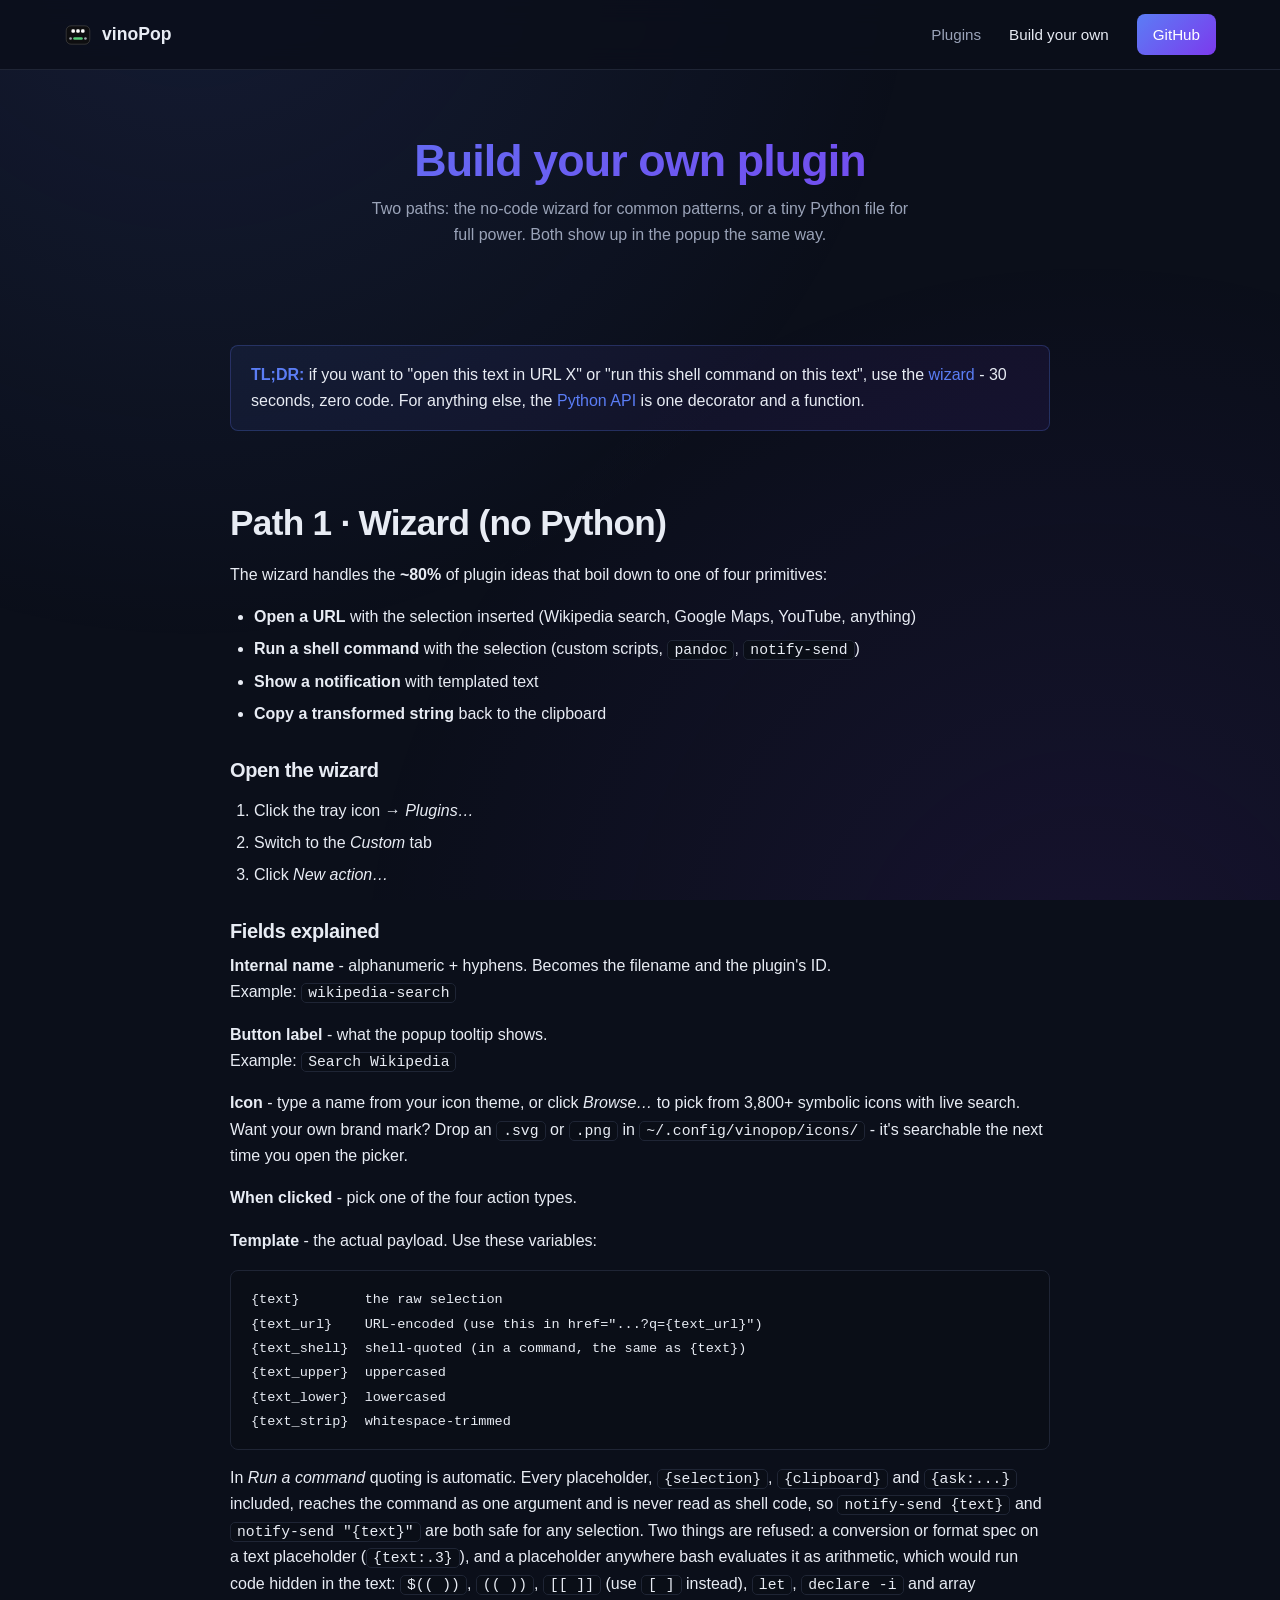
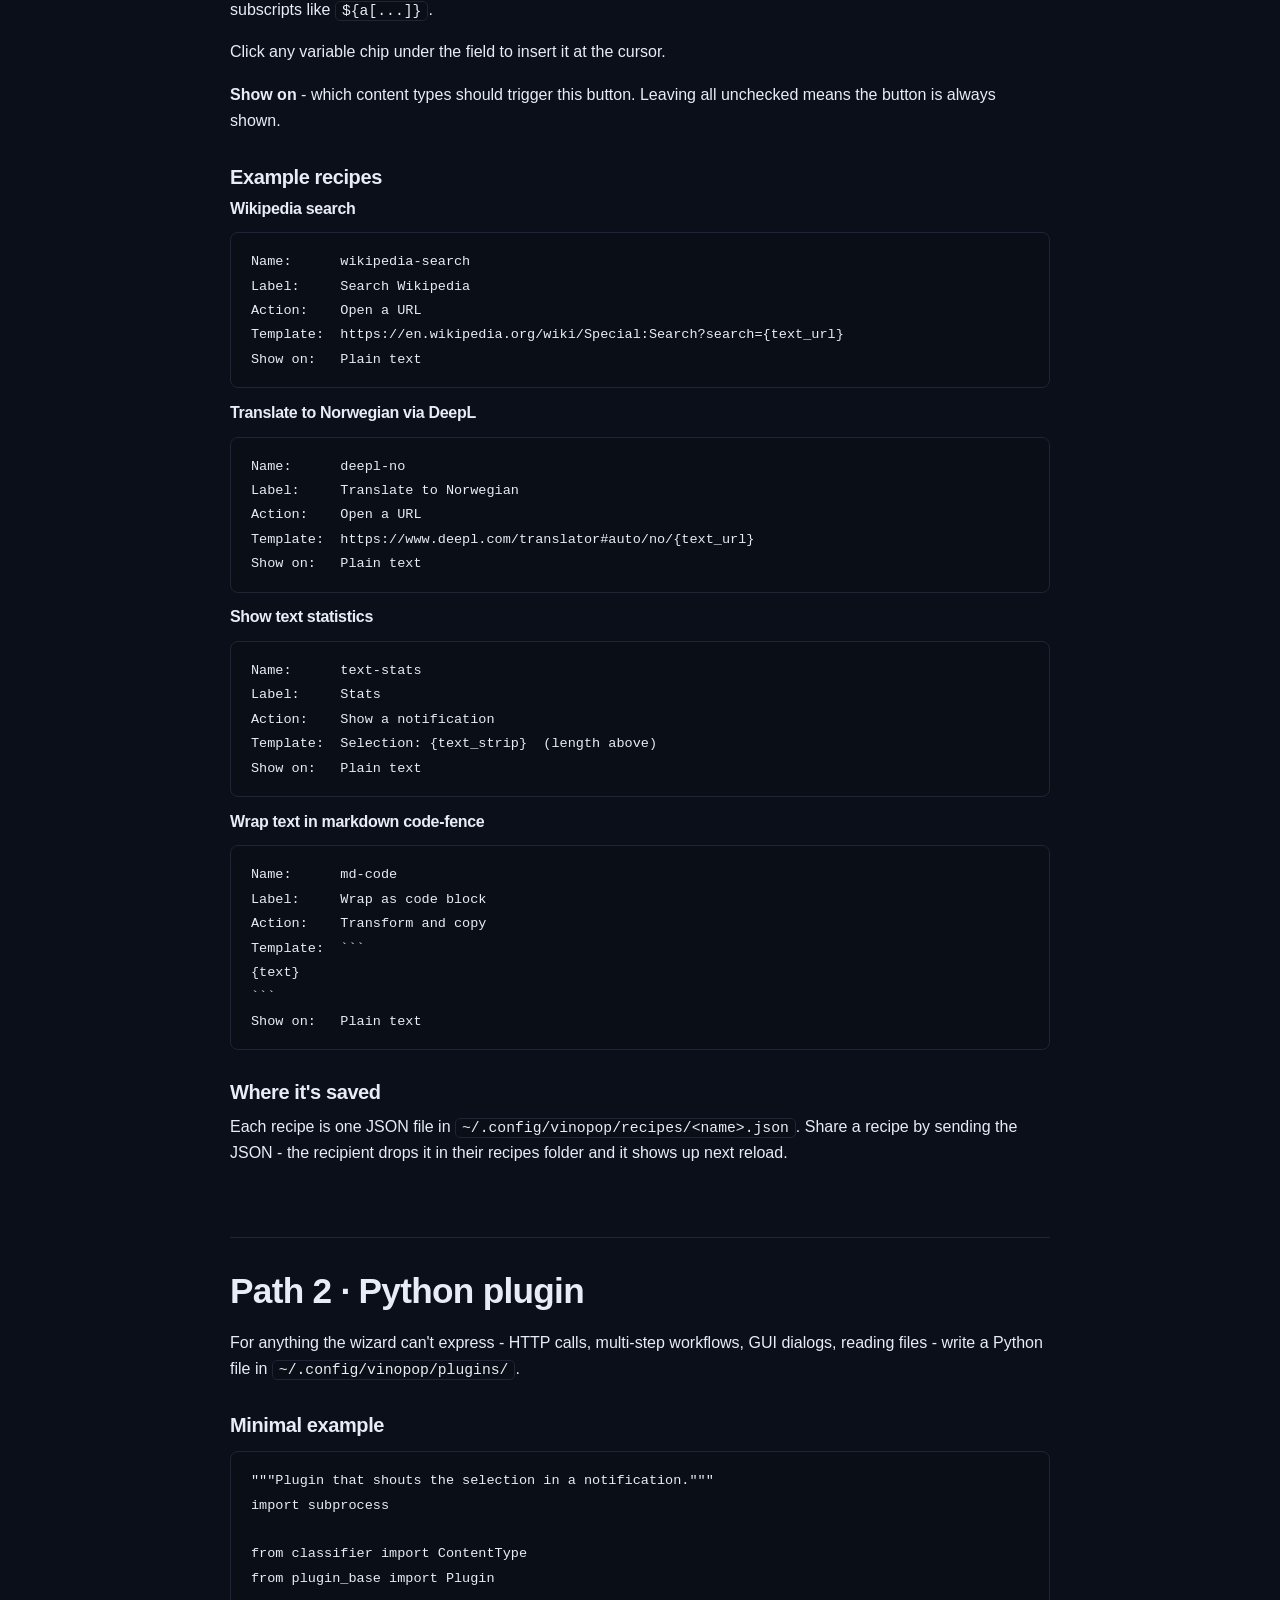
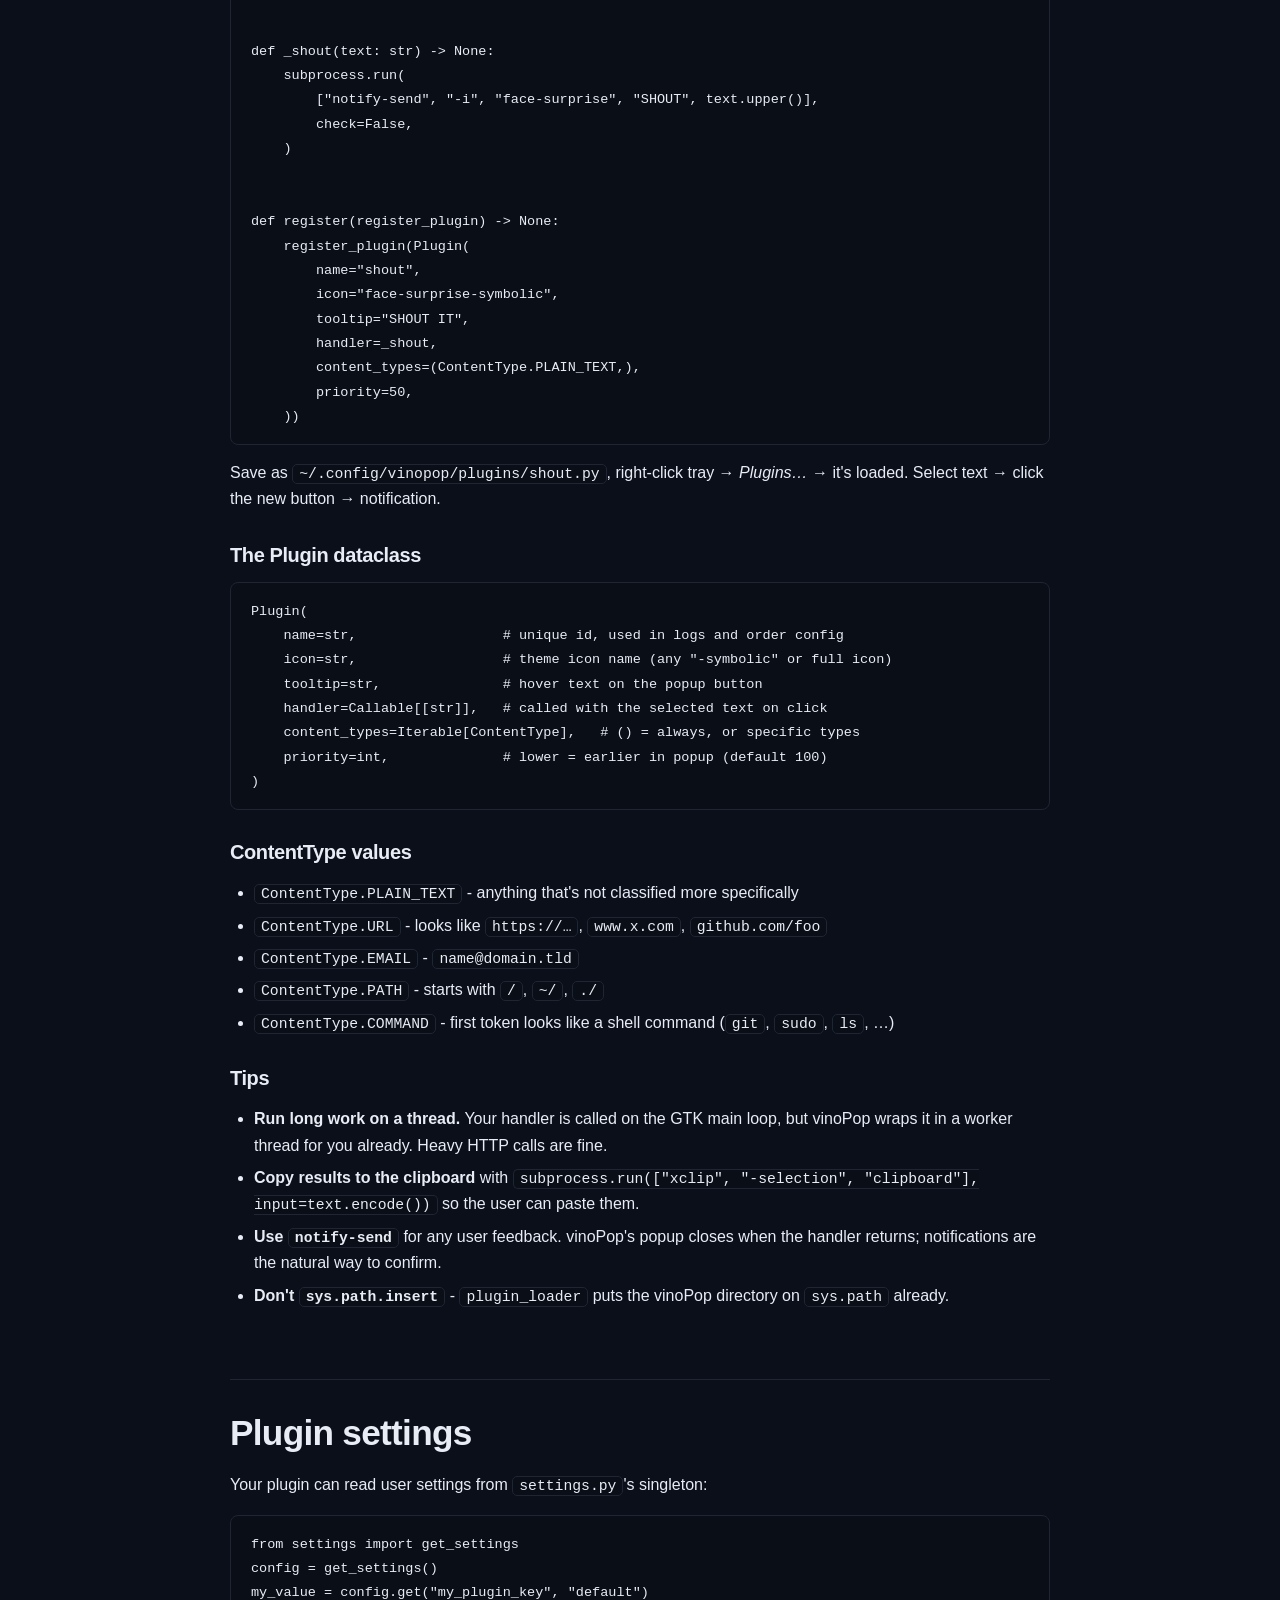
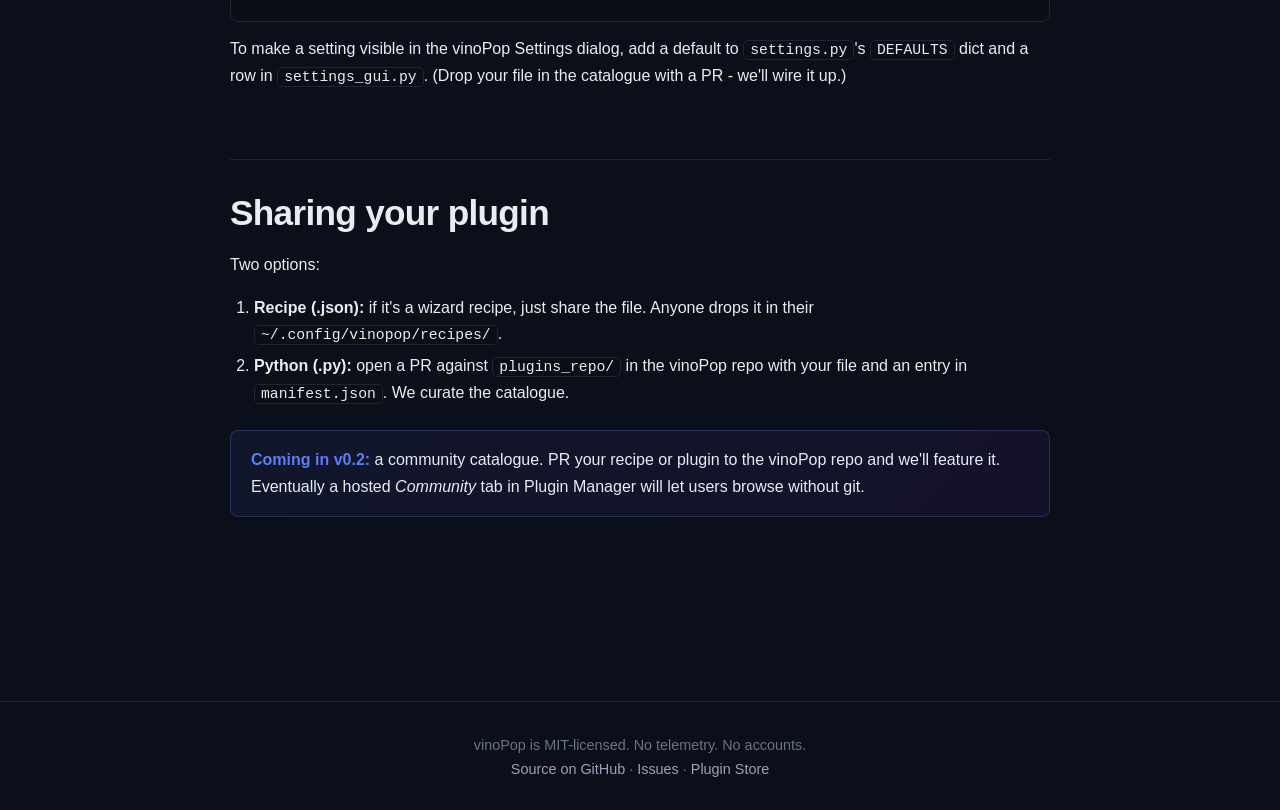
==== commit 809f2ad2: "Recipes: refuse placeholders where bash evaluates them as arithmetic [[ -eq ]], let, declare/typeset" ====
--- a/docs/develop.html
+++ b/docs/develop.html
@@ -86,7 +86,9 @@
   and is never read as shell code, so <code>notify-send {text}</code> and
   <code>notify-send "{text}"</code> are both safe for any selection. Two things are refused:
   a conversion or format spec on a text placeholder (<code>{text:.3}</code>), and a placeholder
-  inside shell arithmetic (<code>$(( {text} + 1 ))</code>), which would evaluate the text.</p>
+  anywhere bash evaluates it as arithmetic, which would run code hidden in the text:
+  <code>$(( ))</code>, <code>(( ))</code>, <code>[[ ]]</code> (use <code>[ ]</code> instead),
+  <code>let</code>, <code>declare -i</code> and array subscripts like <code>${a[...]}</code>.</p>
 
   <p>Click any variable chip under the field to insert it at the cursor.</p>
 
